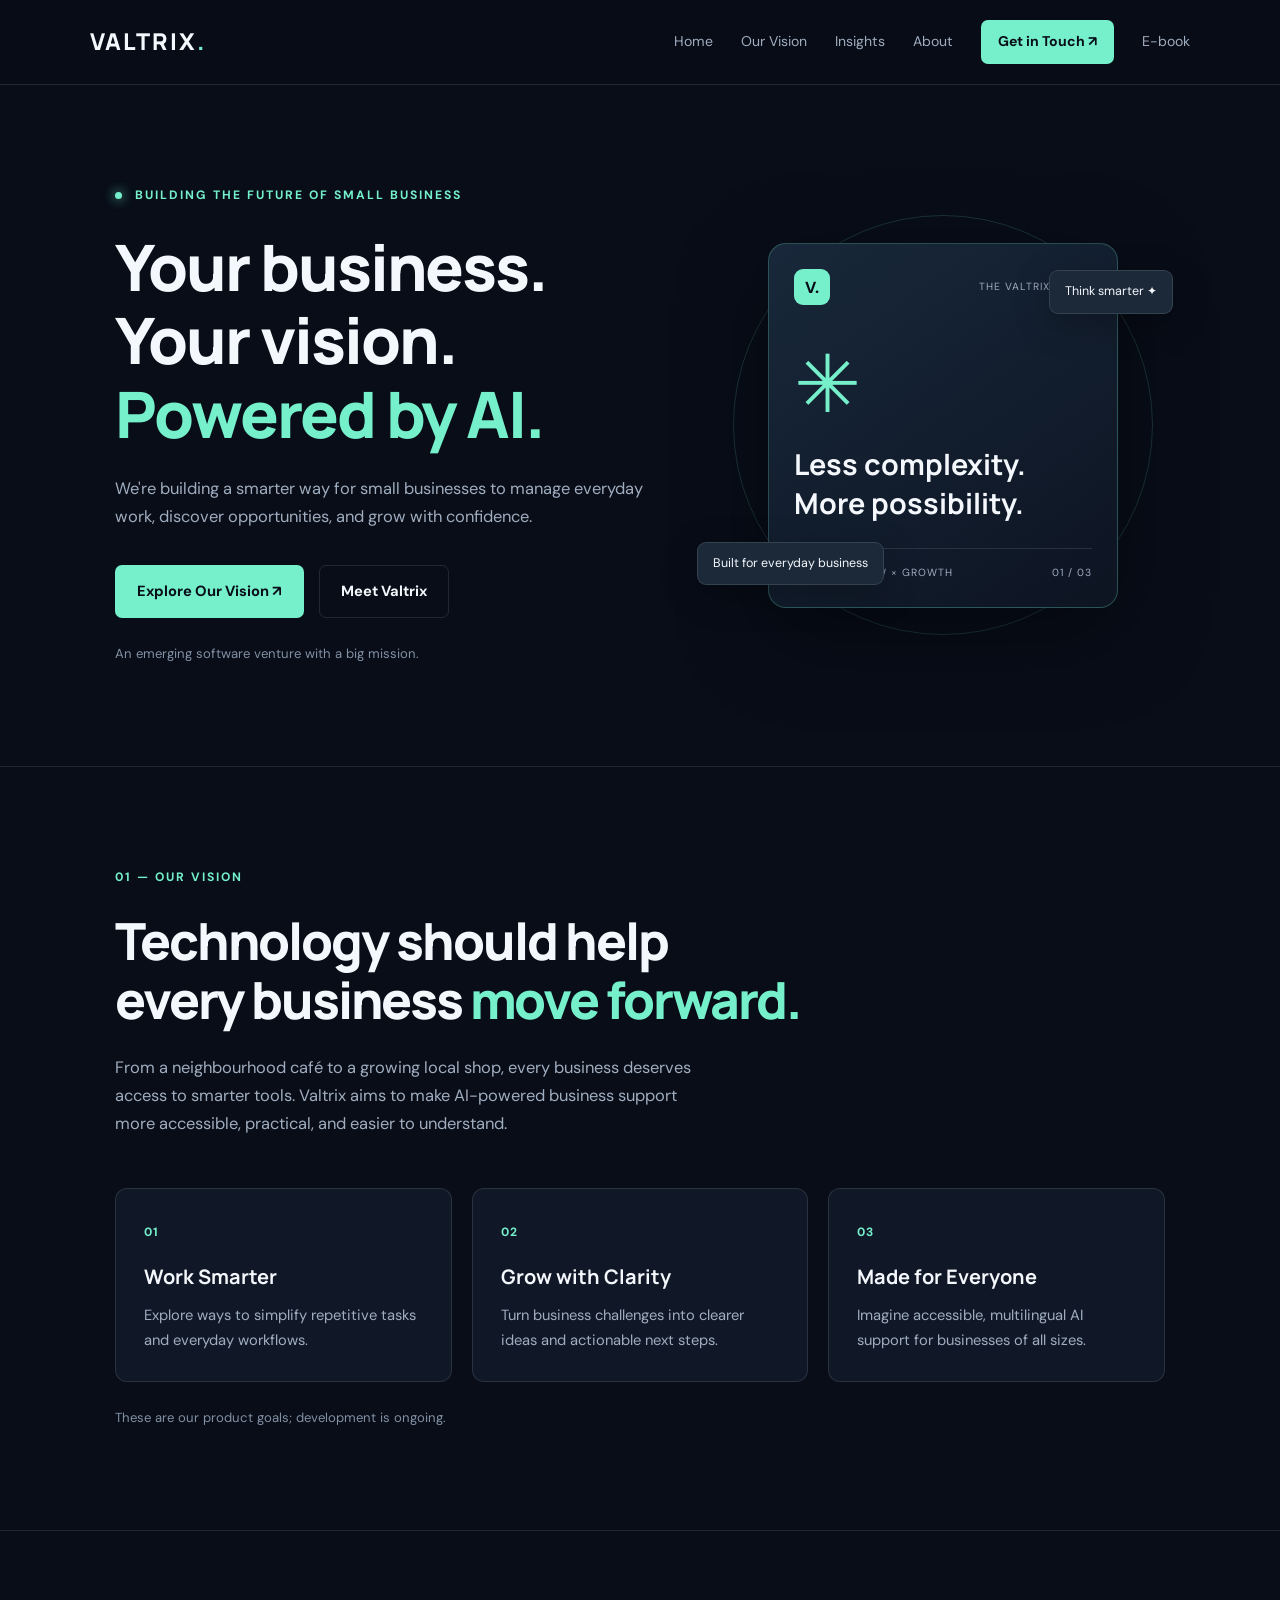
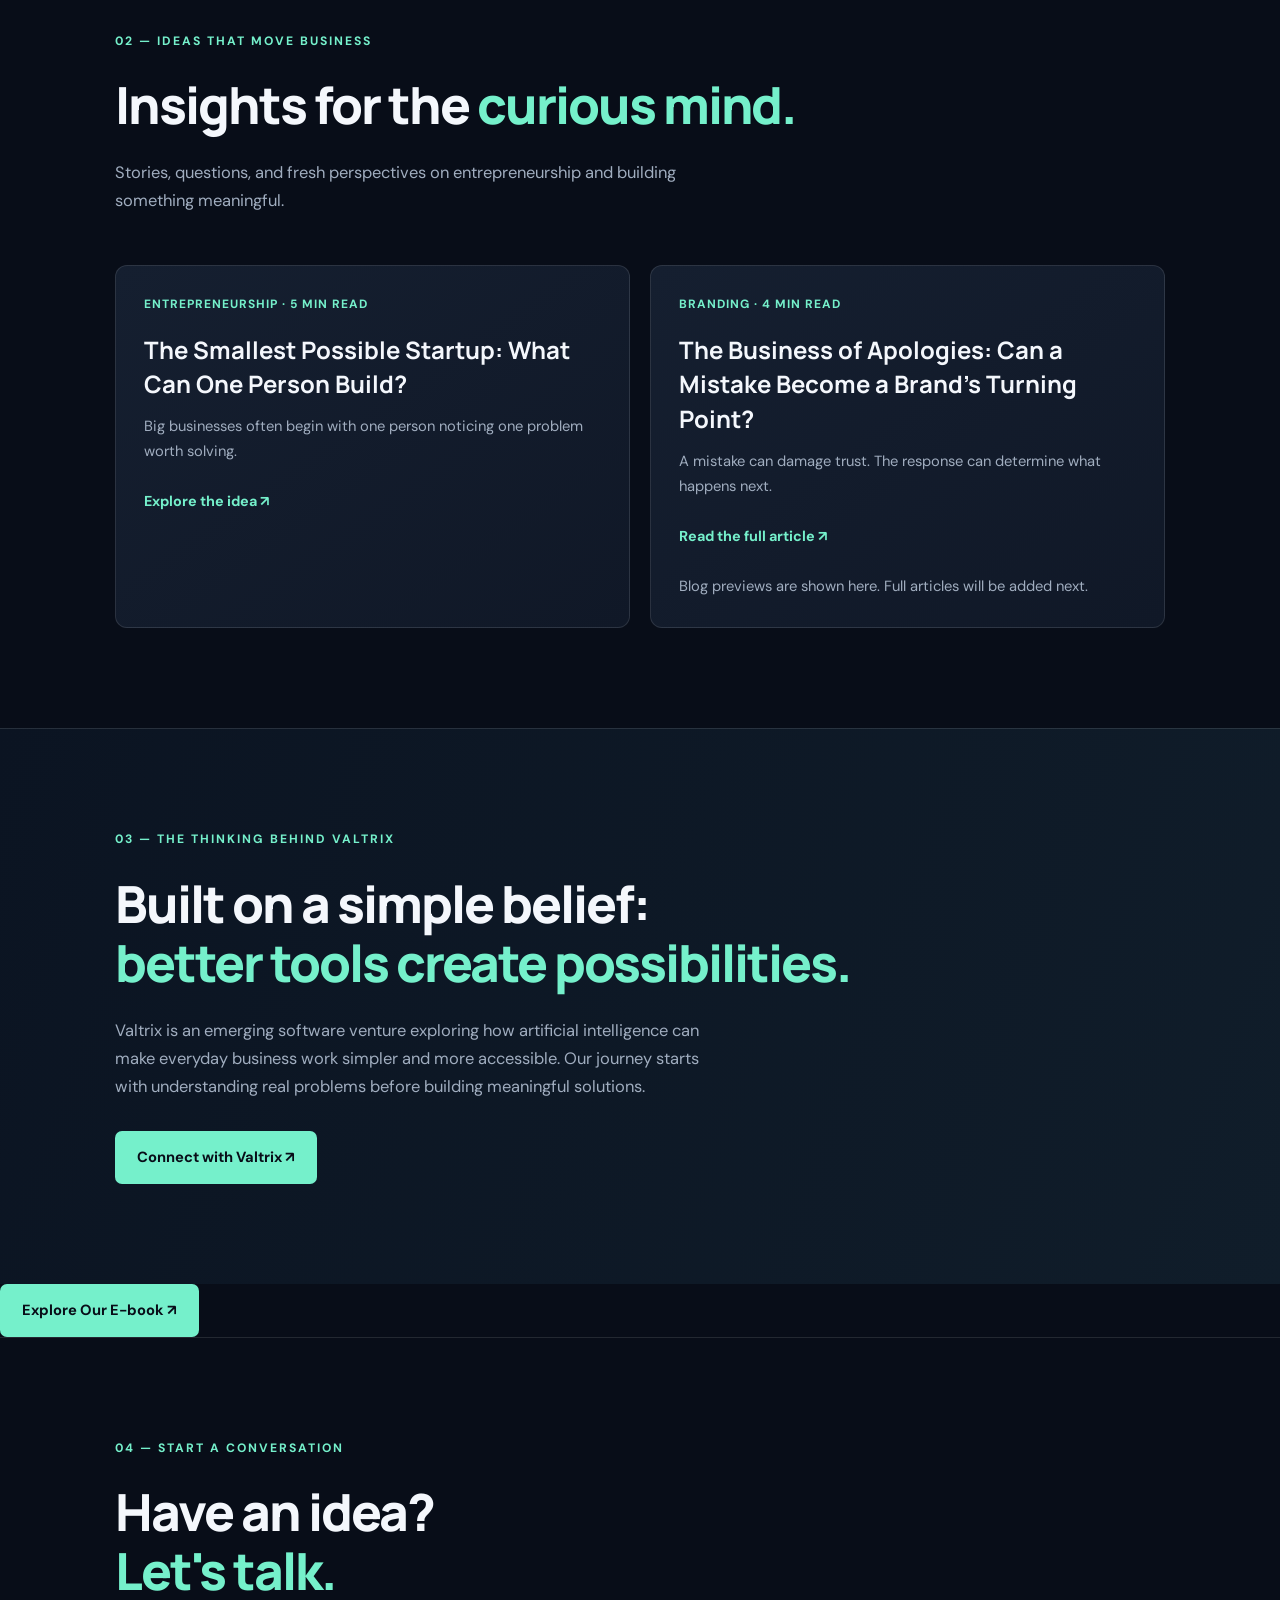
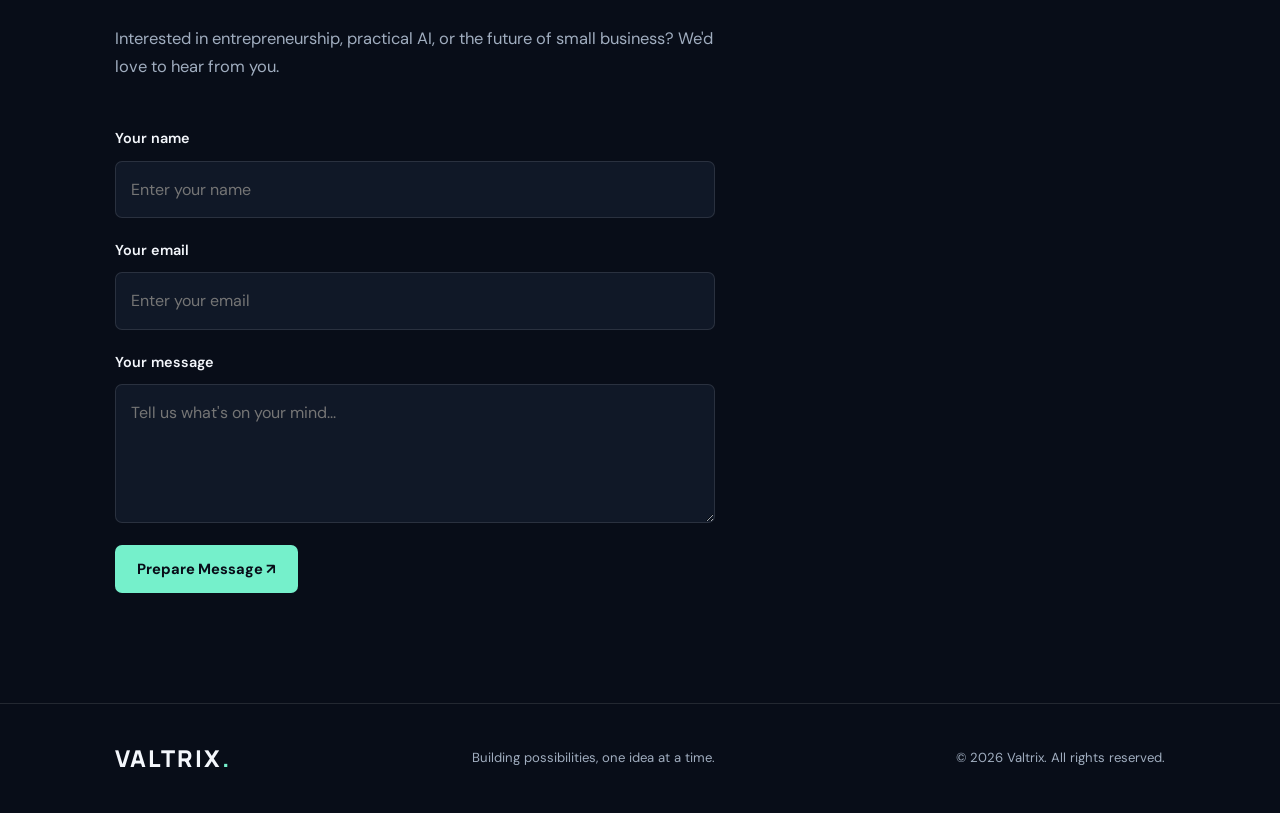
==== index.html @ 5a9035ef "Add files via upload" ====
<!DOCTYPE html>
<html lang="en">
<head>
    <meta charset="UTF-8">
    <meta name="viewport" content="width=device-width, initial-scale=1.0">
    <meta name="description" content="Valtrix is building AI-powered workflow solutions for small businesses.">
    <title>Valtrix | AI for Everyday Business</title>
    <link rel="stylesheet" href="style.css">
</head>
<body>

    <header class="navbar">
        <a href="#home" class="logo">VALTRIX<span>.</span></a>

        <nav>
            <a href="#home">Home</a>
            <a href="#product">Our Vision</a>
            <a href="#insights">Insights</a>
            <a href="#about">About</a>
            <a href="#contact" class="nav-button">Get in Touch ↗</a>
            <a href="ebook.html">E-book</a>
        </nav>
    </header>

    <main>
        <section class="hero" id="home">
            <div class="hero-content">
                <p class="eyebrow">
                    <span class="status-dot"></span>
                    BUILDING THE FUTURE OF SMALL BUSINESS
                </p>

                <h1>
                    Your business.<br>
                    Your vision.<br>
                    <span>Powered by AI.</span>
                </h1>

                <p class="hero-description">
                    We're building a smarter way for small businesses to
                    manage everyday work, discover opportunities, and grow
                    with confidence.
                </p>

                <div class="hero-actions">
                    <a href="#product" class="primary-button">Explore Our Vision ↗</a>
                    <a href="#about" class="secondary-button">Meet Valtrix</a>
                </div>

                <p class="hero-note">
                    An emerging software venture with a big mission.
                </p>
            </div>

            <div class="hero-visual">
                <div class="orbit orbit-one"></div>
                <div class="orbit orbit-two"></div>

                <div class="visual-card">
                    <div class="visual-top">
                        <span class="mini-mark">V.</span>
                        <span class="live-label">THE VALTRIX VISION</span>
                    </div>

                    <div class="visual-symbol">✳</div>

                    <h2>Less complexity.<br>More possibility.</h2>

                    <div class="visual-line"></div>

                    <div class="visual-bottom">
                        <span>AI × WORKFLOW × GROWTH</span>
                        <span>01 / 03</span>
                    </div>
                </div>

                <div class="floating-tag tag-top">Think smarter ✦</div>
                <div class="floating-tag tag-bottom">Built for everyday business</div>
            </div>
        </section>

        <section class="mission section" id="product">
            <p class="eyebrow">01 — OUR VISION</p>
            <h2>Technology should help<br>every business <span>move forward.</span></h2>
            <p class="section-description">
                From a neighbourhood café to a growing local shop, every
                business deserves access to smarter tools. Valtrix aims to
                make AI-powered business support more accessible, practical,
                and easier to understand.
            </p>

            <div class="feature-grid">
                <article class="feature-card">
                    <span class="feature-number">01</span>
                    <h3>Work Smarter</h3>
                    <p>Explore ways to simplify repetitive tasks and everyday workflows.</p>
                </article>

                <article class="feature-card">
                    <span class="feature-number">02</span>
                    <h3>Grow with Clarity</h3>
                    <p>Turn business challenges into clearer ideas and actionable next steps.</p>
                </article>

                <article class="feature-card">
                    <span class="feature-number">03</span>
                    <h3>Made for Everyone</h3>
                    <p>Imagine accessible, multilingual AI support for businesses of all sizes.</p>
                </article>
            </div>
            <p class="small-note">These are our product goals; development is ongoing.</p>
        </section>

        <section class="insights section" id="insights">
            <p class="eyebrow">02 — IDEAS THAT MOVE BUSINESS</p>
            <h2>Insights for the <span>curious mind.</span></h2>
            <p class="section-description">
                Stories, questions, and fresh perspectives on entrepreneurship
                and building something meaningful.
            </p>

            <div class="insight-grid">
                <article class="insight-card">
                    <p class="article-category">ENTREPRENEURSHIP · 5 MIN READ</p>
                    <h3>The Smallest Possible Startup: What Can One Person Build?</h3>
                    <p>Big businesses often begin with one person noticing one problem worth solving.</p>
                    <a href="#contact">Explore the idea ↗</a>
                </article>

                <article class="insight-card">
                    <p class="article-category">BRANDING · 4 MIN READ</p>
                    <h3>The Business of Apologies: Can a Mistake Become a Brand's Turning Point?</h3>
                    <p>A mistake can damage trust. The response can determine what happens next.</p>
                    <a href="blogs.html">Read the full article ↗</a
            </div>
            <p class="small-note">Blog previews are shown here. Full articles will be added next.</p>
        </section>

        <section class="about section" id="about">
            <p class="eyebrow">03 — THE THINKING BEHIND VALTRIX</p>
            <h2>Built on a simple belief:<br><span>better tools create possibilities.</span></h2>
            <p class="section-description">
                Valtrix is an emerging software venture exploring how artificial
                intelligence can make everyday business work simpler and more
                accessible. Our journey starts with understanding real problems
                before building meaningful solutions.
            </p>
            <a href="#contact" class="primary-button">Connect with Valtrix ↗</a>
        </section>
        <a href="ebook.html" class="primary-button">Explore Our E-book ↗</a>

        <section class="contact section" id="contact">
            <p class="eyebrow">04 — START A CONVERSATION</p>
            <h2>Have an idea?<br><span>Let's talk.</span></h2>
            <p class="section-description">
                Interested in entrepreneurship, practical AI, or the future
                of small business? We'd love to hear from you.
            </p>

            <form id="contact-form">
                <label for="visitor-name">Your name</label>
                <input type="text" id="visitor-name" placeholder="Enter your name" required>

                <label for="visitor-email">Your email</label>
                <input type="email" id="visitor-email" placeholder="Enter your email" required>

                <label for="visitor-message">Your message</label>
                <textarea id="visitor-message" placeholder="Tell us what's on your mind..." rows="4" required></textarea>

                <button type="submit" class="primary-button">Prepare Message ↗</button>
                <p id="form-status" class="form-status" aria-live="polite"></p>
            </form>
        </section>
    </main>

    <footer>
        <a href="#home" class="logo">VALTRIX<span>.</span></a>
        <p>Building possibilities, one idea at a time.</p>
        <p class="copyright">© <span id="year"></span> Valtrix. All rights reserved.</p>
    </footer>

    <script src="script.js"></script>
</body>
</html>
---- style.css ----
@import url('https://fonts.googleapis.com/css2?family=DM+Sans:wght@400;500;600;700&family=Manrope:wght@400;500;600;700;800&display=swap');

:root {
    --background: #080d18;
    --surface: #101827;
    --surface-light: #151f30;
    --text: #f4f7fc;
    --muted: #a0adbf;
    --accent: #75f0cb;
    --border: rgba(255, 255, 255, 0.11);
}

* {
    margin: 0;
    padding: 0;
    box-sizing: border-box;
}

html {
    scroll-behavior: smooth;
    scroll-padding-top: 90px;
}

body {
    background: var(--background);
    color: var(--text);
    font-family: 'DM Sans', sans-serif;
    line-height: 1.7;
}

a {
    color: inherit;
    text-decoration: none;
}

.navbar {
    min-height: 82px;
    padding: 20px 7%;
    display: flex;
    justify-content: space-between;
    align-items: center;
    gap: 25px;
    border-bottom: 1px solid var(--border);
    background: rgba(8, 13, 24, 0.94);
    position: sticky;
    top: 0;
    z-index: 10;
    backdrop-filter: blur(15px);
}

.logo {
    font-family: 'Manrope', sans-serif;
    font-size: 1.45rem;
    font-weight: 800;
    letter-spacing: 2px;
}

.logo span,
.hero h1 span,
.section h2 span {
    color: var(--accent);
}

.navbar nav {
    display: flex;
    align-items: center;
    gap: 28px;
}

.navbar nav a {
    font-size: 0.88rem;
    color: var(--muted);
    transition: color 0.2s ease;
}

.navbar nav a:hover {
    color: var(--accent);
}

.navbar nav .nav-button {
    padding: 10px 17px;
    color: var(--background);
    background: var(--accent);
    border-radius: 7px;
    font-weight: 700;
}

.hero {
    min-height: 650px;
    padding: 100px 9%;
    display: grid;
    grid-template-columns: 1.1fr 0.9fr;
    align-items: center;
    gap: 65px;
    overflow: hidden;
}

.eyebrow {
    font-size: 0.76rem;
    font-weight: 700;
    letter-spacing: 2px;
    color: var(--accent);
    margin-bottom: 24px;
}

.status-dot {
    display: inline-block;
    width: 7px;
    height: 7px;
    margin-right: 8px;
    background: var(--accent);
    border-radius: 50%;
    box-shadow: 0 0 12px var(--accent);
}

.hero h1,
.section h2 {
    font-family: 'Manrope', sans-serif;
    font-weight: 800;
    letter-spacing: -2px;
    line-height: 1.15;
}

.hero h1 {
    font-size: clamp(3rem, 5vw, 5rem);
}

.hero-description,
.section-description {
    max-width: 600px;
    color: var(--muted);
    font-size: 1.03rem;
    margin-top: 25px;
}

.hero-actions {
    display: flex;
    flex-wrap: wrap;
    gap: 15px;
    margin-top: 34px;
}

.primary-button,
.secondary-button {
    display: inline-block;
    padding: 13px 21px;
    border: 1px solid transparent;
    border-radius: 7px;
    font-family: inherit;
    font-size: 0.92rem;
    font-weight: 700;
    cursor: pointer;
    transition: transform 0.2s, background 0.2s;
}

.primary-button {
    background: var(--accent);
    color: var(--background);
}

.secondary-button {
    border-color: var(--border);
    color: var(--text);
}

.primary-button:hover,
.secondary-button:hover {
    transform: translateY(-3px);
}

.hero-note,
.small-note {
    color: #8290a4;
    font-size: 0.82rem;
    margin-top: 25px;
}

.hero-visual {
    min-height: 390px;
    display: flex;
    justify-content: center;
    align-items: center;
    position: relative;
}

.orbit {
    position: absolute;
    border: 1px solid rgba(117, 240, 203, 0.16);
    border-radius: 50%;
    aspect-ratio: 1;
}

.orbit-one {
    width: 420px;
}

.orbit-two {
    width: 330px;
}

.visual-card {
    position: relative;
    width: min(100%, 350px);
    padding: 25px;
    border: 1px solid rgba(117, 240, 203, 0.25);
    border-radius: 18px;
    background: linear-gradient(145deg, #18283a, #0d1422);
    box-shadow: 0 25px 90px rgba(0, 0, 0, 0.4);
    z-index: 1;
}

.visual-top,
.visual-bottom {
    display: flex;
    justify-content: space-between;
    align-items: center;
    gap: 10px;
}

.mini-mark {
    display: grid;
    place-items: center;
    width: 36px;
    height: 36px;
    color: var(--background);
    background: var(--accent);
    border-radius: 9px;
    font-weight: 800;
}

.live-label,
.visual-bottom {
    font-size: 0.65rem;
    letter-spacing: 1px;
    color: var(--muted);
}

.visual-symbol {
    font-size: 5rem;
    color: var(--accent);
    line-height: 1.5;
    margin-top: 20px;
}

.visual-card h2 {
    font-family: 'Manrope', sans-serif;
    font-size: 1.8rem;
    line-height: 1.35;
}

.visual-line {
    height: 1px;
    background: var(--border);
    margin: 25px 0 15px;
}

.floating-tag {
    position: absolute;
    padding: 10px 15px;
    background: #1b2939;
    border: 1px solid var(--border);
    border-radius: 9px;
    font-size: 0.78rem;
    z-index: 2;
    box-shadow: 0 10px 35px rgba(0, 0, 0, 0.25);
}

.tag-top {
    top: 40px;
    right: -8px;
}

.tag-bottom {
    bottom: 35px;
    left: -25px;
}

.section {
    padding: 100px 9%;
    border-top: 1px solid var(--border);
}

.section h2 {
    font-size: clamp(2.1rem, 4vw, 3.5rem);
}

.feature-grid,
.insight-grid {
    display: grid;
    grid-template-columns: repeat(3, minmax(0, 1fr));
    gap: 20px;
    margin-top: 50px;
}

.feature-card,
.insight-card {
    padding: 28px;
    background: var(--surface);
    border: 1px solid var(--border);
    border-radius: 12px;
    transition: border-color 0.25s, transform 0.25s;
}

.feature-card:hover,
.insight-card:hover {
    border-color: rgba(117, 240, 203, 0.5);
    transform: translateY(-4px);
}

.feature-number,
.article-category {
    color: var(--accent);
    font-size: 0.75rem;
    font-weight: 700;
    letter-spacing: 1px;
}

.feature-card h3,
.insight-card h3 {
    font-family: 'Manrope', sans-serif;
    font-size: 1.25rem;
    line-height: 1.45;
    margin: 18px 0 12px;
}

.feature-card p,
.insight-card p:not(.article-category) {
    color: var(--muted);
    font-size: 0.92rem;
}

.insight-grid {
    grid-template-columns: repeat(2, minmax(0, 1fr));
}

.insight-card {
    background: linear-gradient(145deg, var(--surface-light), var(--surface));
}

.insight-card h3 {
    font-size: 1.5rem;
}

.insight-card a {
    display: inline-block;
    color: var(--accent);
    font-size: 0.9rem;
    font-weight: 700;
    margin-top: 25px;
}

.about {
    background: linear-gradient(110deg, #0b1422, #101d2a);
}

.about .primary-button {
    margin-top: 30px;
}

.contact form {
    max-width: 600px;
    margin-top: 35px;
    display: flex;
    flex-direction: column;
    gap: 10px;
}

.contact label {
    margin-top: 10px;
    font-size: 0.9rem;
    font-weight: 600;
}

.contact input,
.contact textarea {
    width: 100%;
    padding: 14px 15px;
    border: 1px solid var(--border);
    border-radius: 7px;
    background: var(--surface);
    color: var(--text);
    font: inherit;
    outline: none;
}

.contact input:focus,
.contact textarea:focus {
    border-color: var(--accent);
}

.contact textarea {
    resize: vertical;
}

.contact form .primary-button {
    align-self: flex-start;
    margin-top: 12px;
}

.form-status {
    color: var(--accent);
    font-size: 0.9rem;
}

footer {
    padding: 35px 9%;
    display: flex;
    justify-content: space-between;
    align-items: center;
    flex-wrap: wrap;
    gap: 15px;
    border-top: 1px solid var(--border);
}

footer p {
    color: var(--muted);
    font-size: 0.82rem;
}

@media (max-width: 900px) {
    .navbar {
        padding: 18px 5%;
        flex-wrap: wrap;
    }

    .navbar nav {
        gap: 15px;
        flex-wrap: wrap;
    }

    .hero {
        grid-template-columns: 1fr;
        padding: 75px 7%;
        gap: 30px;
    }

    .hero-visual {
        min-height: 360px;
    }

    .section {
        padding: 75px 7%;
    }
}

@media (max-width: 600px) {
    .navbar {
        align-items: flex-start;
        flex-direction: column;
    }

    .navbar nav {
        gap: 12px 18px;
    }

    .navbar nav a {
        font-size: 0.8rem;
    }

    .hero h1 {
        letter-spacing: -1.5px;
    }

    .feature-grid,
    .insight-grid {
        grid-template-columns: 1fr;
    }

    .orbit-one {
        width: 320px;
    }

    .orbit-two {
        width: 250px;
    }

    .tag-top {
        right: 0;
    }

    .tag-bottom {
        left: 0;
    }

    footer {
        flex-direction: column;
        align-items: flex-start;
    }
}
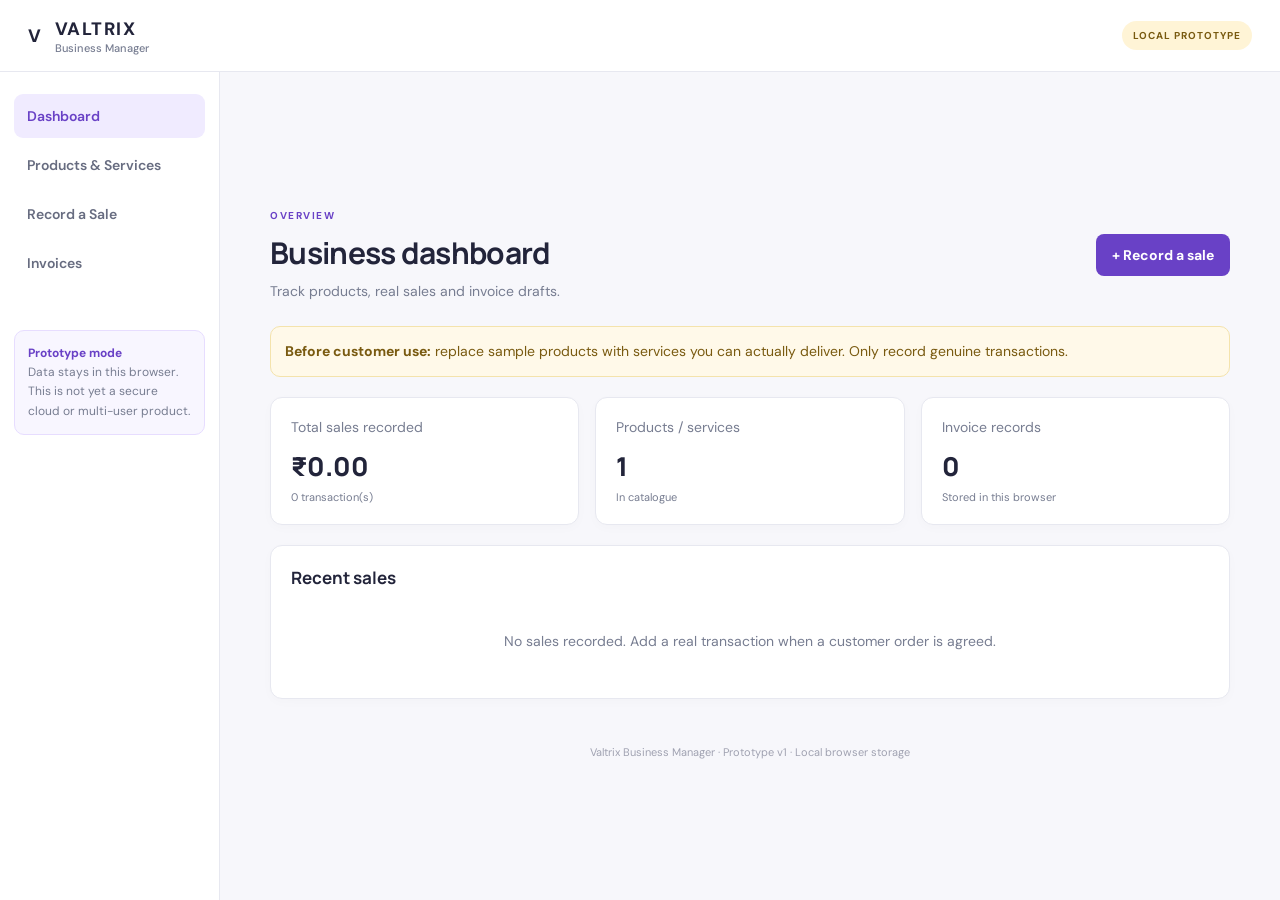
==== commit 8dcb1a0d: "Add files via upload" ====
--- a/index.html
+++ b/index.html
@@ -1,185 +1,20 @@
-
-<!DOCTYPE html>
-<html lang="en">
-<head>
-    <meta charset="UTF-8">
-    <meta name="viewport" content="width=device-width, initial-scale=1.0">
-    <meta name="description" content="Valtrix is building AI-powered workflow solutions for small businesses.">
-    <title>Valtrix | AI for Everyday Business</title>
-    <link rel="stylesheet" href="style.css">
-</head>
-<body>
-
-    <header class="navbar">
-        <a href="#home" class="logo">VALTRIX<span>.</span></a>
-
-        <nav>
-            <a href="#home">Home</a>
-            <a href="#product">Our Vision</a>
-            <a href="#insights">Insights</a>
-            <a href="#about">About</a>
-            <a href="#contact" class="nav-button">Get in Touch ↗</a>
-            <a href="ebook.html">E-book</a>
-        </nav>
-    </header>
-
-    <main>
-        <section class="hero" id="home">
-            <div class="hero-content">
-                <p class="eyebrow">
-                    <span class="status-dot"></span>
-                    BUILDING THE FUTURE OF SMALL BUSINESS
-                </p>
-
-                <h1>
-                    Your business.<br>
-                    Your vision.<br>
-                    <span>Powered by AI.</span>
-                </h1>
-
-                <p class="hero-description">
-                    We're building a smarter way for small businesses to
-                    manage everyday work, discover opportunities, and grow
-                    with confidence.
-                </p>
-
-                <div class="hero-actions">
-                    <a href="#product" class="primary-button">Explore Our Vision ↗</a>
-                    <a href="#about" class="secondary-button">Meet Valtrix</a>
-                </div>
-
-                <p class="hero-note">
-                    An emerging software venture with a big mission.
-                </p>
-            </div>
-
-            <div class="hero-visual">
-                <div class="orbit orbit-one"></div>
-                <div class="orbit orbit-two"></div>
-
-                <div class="visual-card">
-                    <div class="visual-top">
-                        <span class="mini-mark">V.</span>
-                        <span class="live-label">THE VALTRIX VISION</span>
-                    </div>
-
-                    <div class="visual-symbol">✳</div>
-
-                    <h2>Less complexity.<br>More possibility.</h2>
-
-                    <div class="visual-line"></div>
-
-                    <div class="visual-bottom">
-                        <span>AI × WORKFLOW × GROWTH</span>
-                        <span>01 / 03</span>
-                    </div>
-                </div>
-
-                <div class="floating-tag tag-top">Think smarter ✦</div>
-                <div class="floating-tag tag-bottom">Built for everyday business</div>
-            </div>
-        </section>
-
-        <section class="mission section" id="product">
-            <p class="eyebrow">01 — OUR VISION</p>
-            <h2>Technology should help<br>every business <span>move forward.</span></h2>
-            <p class="section-description">
-                From a neighbourhood café to a growing local shop, every
-                business deserves access to smarter tools. Valtrix aims to
-                make AI-powered business support more accessible, practical,
-                and easier to understand.
-            </p>
-
-            <div class="feature-grid">
-                <article class="feature-card">
-                    <span class="feature-number">01</span>
-                    <h3>Work Smarter</h3>
-                    <p>Explore ways to simplify repetitive tasks and everyday workflows.</p>
-                </article>
-
-                <article class="feature-card">
-                    <span class="feature-number">02</span>
-                    <h3>Grow with Clarity</h3>
-                    <p>Turn business challenges into clearer ideas and actionable next steps.</p>
-                </article>
-
-                <article class="feature-card">
-                    <span class="feature-number">03</span>
-                    <h3>Made for Everyone</h3>
-                    <p>Imagine accessible, multilingual AI support for businesses of all sizes.</p>
-                </article>
-            </div>
-            <p class="small-note">These are our product goals; development is ongoing.</p>
-        </section>
-
-        <section class="insights section" id="insights">
-            <p class="eyebrow">02 — IDEAS THAT MOVE BUSINESS</p>
-            <h2>Insights for the <span>curious mind.</span></h2>
-            <p class="section-description">
-                Stories, questions, and fresh perspectives on entrepreneurship
-                and building something meaningful.
-            </p>
-
-            <div class="insight-grid">
-                <article class="insight-card">
-                    <p class="article-category">ENTREPRENEURSHIP · 5 MIN READ</p>
-                    <h3>The Smallest Possible Startup: What Can One Person Build?</h3>
-                    <p>Big businesses often begin with one person noticing one problem worth solving.</p>
-                    <a href="#contact">Explore the idea ↗</a>
-                </article>
-
-                <article class="insight-card">
-                    <p class="article-category">BRANDING · 4 MIN READ</p>
-                    <h3>The Business of Apologies: Can a Mistake Become a Brand's Turning Point?</h3>
-                    <p>A mistake can damage trust. The response can determine what happens next.</p>
-                    <a href="blogs.html">Read the full article ↗</a
-            </div>
-            <p class="small-note">Blog previews are shown here. Full articles will be added next.</p>
-        </section>
-
-        <section class="about section" id="about">
-            <p class="eyebrow">03 — THE THINKING BEHIND VALTRIX</p>
-            <h2>Built on a simple belief:<br><span>better tools create possibilities.</span></h2>
-            <p class="section-description">
-                Valtrix is an emerging software venture exploring how artificial
-                intelligence can make everyday business work simpler and more
-                accessible. Our journey starts with understanding real problems
-                before building meaningful solutions.
-            </p>
-            <a href="#contact" class="primary-button">Connect with Valtrix ↗</a>
-        </section>
-        <a href="ebook.html" class="primary-button">Explore Our E-book ↗</a>
-
-        <section class="contact section" id="contact">
-            <p class="eyebrow">04 — START A CONVERSATION</p>
-            <h2>Have an idea?<br><span>Let's talk.</span></h2>
-            <p class="section-description">
-                Interested in entrepreneurship, practical AI, or the future
-                of small business? We'd love to hear from you.
-            </p>
-
-            <form id="contact-form">
-                <label for="visitor-name">Your name</label>
-                <input type="text" id="visitor-name" placeholder="Enter your name" required>
-
-                <label for="visitor-email">Your email</label>
-                <input type="email" id="visitor-email" placeholder="Enter your email" required>
-
-                <label for="visitor-message">Your message</label>
-                <textarea id="visitor-message" placeholder="Tell us what's on your mind..." rows="4" required></textarea>
-
-                <button type="submit" class="primary-button">Prepare Message ↗</button>
-                <p id="form-status" class="form-status" aria-live="polite"></p>
-            </form>
-        </section>
-    </main>
-
-    <footer>
-        <a href="#home" class="logo">VALTRIX<span>.</span></a>
-        <p>Building possibilities, one idea at a time.</p>
-        <p class="copyright">© <span id="year"></span> Valtrix. All rights reserved.</p>
-    </footer>
-
-    <script src="script.js"></script>
-</body>
-</html>+<!doctype html>
+<html lang="en"><head><meta charset="utf-8"><meta name="viewport" content="width=device-width,initial-scale=1"><title>Valtrix Business Manager</title><link rel="stylesheet" href="style.css"></head>
+<body>
+<header><a class="brand" href="#">V <span>VALTRIX<small>Business Manager</small></span></a><span class="pill">LOCAL PROTOTYPE</span></header>
+<div class="layout"><nav>
+<button class="active" data-view="dashboard">Dashboard</button><button data-view="products">Products & Services</button><button data-view="sales">Record a Sale</button><button data-view="invoices">Invoices</button>
+<p class="note"><b>Prototype mode</b><br>Data stays in this browser. This is not yet a secure cloud or multi-user product.</p>
+</nav><main>
+<section id="dashboard" class="view active"><div class="heading"><div><p class="eyebrow">OVERVIEW</p><h1>Business dashboard</h1><p>Track products, real sales and invoice drafts.</p></div><button class="primary" data-goto="sales">+ Record a sale</button></div>
+<div class="notice"><b>Before customer use:</b> replace sample products with services you can actually deliver. Only record genuine transactions.</div>
+<div class="stats"><article><span>Total sales recorded</span><strong id="total-sales">₹0</strong><small id="sales-count">0 transactions</small></article><article><span>Products / services</span><strong id="product-count">0</strong><small>In catalogue</small></article><article><span>Invoice records</span><strong id="invoice-count">0</strong><small>Stored in this browser</small></article></div>
+<div class="panel"><h2>Recent sales</h2><div id="recent"></div></div></section>
+<section id="products" class="view"><div class="heading"><div><p class="eyebrow">CATALOGUE</p><h1>Products & services</h1><p>Add the real product or service Valtrix offers.</p></div></div><div class="columns">
+<form class="panel" id="product-form"><h2>Add a product or service</h2><label>Name<input id="p-name" required maxlength="80" placeholder="e.g. Business workflow setup"></label><label>Price (₹)<input id="p-price" type="number" min=".01" step=".01" required placeholder="e.g. 499"></label><label>Description<input id="p-desc" maxlength="160" placeholder="What will the customer receive?"></label><button class="primary">Add item</button><small>Only advertise work/features you can actually provide.</small></form>
+<div class="panel"><h2>Catalogue</h2><div id="product-list"></div></div></div></section>
+<section id="sales" class="view"><div class="heading"><div><p class="eyebrow">TRANSACTIONS</p><h1>Record a sale</h1><p>Use this only after a real order has been agreed.</p></div></div>
+<form class="panel" id="sale-form"><div class="formgrid"><label>Customer / business name<input id="customer" required placeholder="e.g. Ganapathy Bakery"></label><label>Contact (optional)<input id="contact" placeholder="Email or phone"></label><label>Product / service<select id="sale-product" required></select></label><label>Quantity<input id="qty" type="number" min="1" step="1" value="1" required></label><label>Other actual charge (₹)<input id="extra" type="number" min="0" step=".01" value="0" required></label><label>Payment status<select id="payment"><option>Pending</option><option>Paid</option><option>Partially paid</option></select></label></div><label>Notes (optional)<textarea id="notes" rows="3" placeholder="Agreed scope or delivery details"></textarea></label><div class="estimate">Estimated total <strong id="estimate">₹0.00</strong></div><small>This does not collect or verify payments. Enter accurate transaction details only.</small><p><button class="primary">Save sale & create invoice draft</button></p></form></section>
+<section id="invoices" class="view"><div class="heading"><div><p class="eyebrow">DOCUMENTS</p><h1>Invoices</h1><p>Review and print invoice drafts saved in this browser.</p></div></div><div class="panel" id="invoice-list"></div></section>
+<footer>Valtrix Business Manager · Prototype v1 · Local browser storage</footer>
+</main></div><div id="toast" role="status"></div><script src="script.js"></script></body></html>
--- a/style.css
+++ b/style.css
@@ -1,490 +1,2 @@
-
-@import url('https://fonts.googleapis.com/css2?family=DM+Sans:wght@400;500;600;700&family=Manrope:wght@400;500;600;700;800&display=swap');
-
-:root {
-    --background: #080d18;
-    --surface: #101827;
-    --surface-light: #151f30;
-    --text: #f4f7fc;
-    --muted: #a0adbf;
-    --accent: #75f0cb;
-    --border: rgba(255, 255, 255, 0.11);
-}
-
-* {
-    margin: 0;
-    padding: 0;
-    box-sizing: border-box;
-}
-
-html {
-    scroll-behavior: smooth;
-    scroll-padding-top: 90px;
-}
-
-body {
-    background: var(--background);
-    color: var(--text);
-    font-family: 'DM Sans', sans-serif;
-    line-height: 1.7;
-}
-
-a {
-    color: inherit;
-    text-decoration: none;
-}
-
-.navbar {
-    min-height: 82px;
-    padding: 20px 7%;
-    display: flex;
-    justify-content: space-between;
-    align-items: center;
-    gap: 25px;
-    border-bottom: 1px solid var(--border);
-    background: rgba(8, 13, 24, 0.94);
-    position: sticky;
-    top: 0;
-    z-index: 10;
-    backdrop-filter: blur(15px);
-}
-
-.logo {
-    font-family: 'Manrope', sans-serif;
-    font-size: 1.45rem;
-    font-weight: 800;
-    letter-spacing: 2px;
-}
-
-.logo span,
-.hero h1 span,
-.section h2 span {
-    color: var(--accent);
-}
-
-.navbar nav {
-    display: flex;
-    align-items: center;
-    gap: 28px;
-}
-
-.navbar nav a {
-    font-size: 0.88rem;
-    color: var(--muted);
-    transition: color 0.2s ease;
-}
-
-.navbar nav a:hover {
-    color: var(--accent);
-}
-
-.navbar nav .nav-button {
-    padding: 10px 17px;
-    color: var(--background);
-    background: var(--accent);
-    border-radius: 7px;
-    font-weight: 700;
-}
-
-.hero {
-    min-height: 650px;
-    padding: 100px 9%;
-    display: grid;
-    grid-template-columns: 1.1fr 0.9fr;
-    align-items: center;
-    gap: 65px;
-    overflow: hidden;
-}
-
-.eyebrow {
-    font-size: 0.76rem;
-    font-weight: 700;
-    letter-spacing: 2px;
-    color: var(--accent);
-    margin-bottom: 24px;
-}
-
-.status-dot {
-    display: inline-block;
-    width: 7px;
-    height: 7px;
-    margin-right: 8px;
-    background: var(--accent);
-    border-radius: 50%;
-    box-shadow: 0 0 12px var(--accent);
-}
-
-.hero h1,
-.section h2 {
-    font-family: 'Manrope', sans-serif;
-    font-weight: 800;
-    letter-spacing: -2px;
-    line-height: 1.15;
-}
-
-.hero h1 {
-    font-size: clamp(3rem, 5vw, 5rem);
-}
-
-.hero-description,
-.section-description {
-    max-width: 600px;
-    color: var(--muted);
-    font-size: 1.03rem;
-    margin-top: 25px;
-}
-
-.hero-actions {
-    display: flex;
-    flex-wrap: wrap;
-    gap: 15px;
-    margin-top: 34px;
-}
-
-.primary-button,
-.secondary-button {
-    display: inline-block;
-    padding: 13px 21px;
-    border: 1px solid transparent;
-    border-radius: 7px;
-    font-family: inherit;
-    font-size: 0.92rem;
-    font-weight: 700;
-    cursor: pointer;
-    transition: transform 0.2s, background 0.2s;
-}
-
-.primary-button {
-    background: var(--accent);
-    color: var(--background);
-}
-
-.secondary-button {
-    border-color: var(--border);
-    color: var(--text);
-}
-
-.primary-button:hover,
-.secondary-button:hover {
-    transform: translateY(-3px);
-}
-
-.hero-note,
-.small-note {
-    color: #8290a4;
-    font-size: 0.82rem;
-    margin-top: 25px;
-}
-
-.hero-visual {
-    min-height: 390px;
-    display: flex;
-    justify-content: center;
-    align-items: center;
-    position: relative;
-}
-
-.orbit {
-    position: absolute;
-    border: 1px solid rgba(117, 240, 203, 0.16);
-    border-radius: 50%;
-    aspect-ratio: 1;
-}
-
-.orbit-one {
-    width: 420px;
-}
-
-.orbit-two {
-    width: 330px;
-}
-
-.visual-card {
-    position: relative;
-    width: min(100%, 350px);
-    padding: 25px;
-    border: 1px solid rgba(117, 240, 203, 0.25);
-    border-radius: 18px;
-    background: linear-gradient(145deg, #18283a, #0d1422);
-    box-shadow: 0 25px 90px rgba(0, 0, 0, 0.4);
-    z-index: 1;
-}
-
-.visual-top,
-.visual-bottom {
-    display: flex;
-    justify-content: space-between;
-    align-items: center;
-    gap: 10px;
-}
-
-.mini-mark {
-    display: grid;
-    place-items: center;
-    width: 36px;
-    height: 36px;
-    color: var(--background);
-    background: var(--accent);
-    border-radius: 9px;
-    font-weight: 800;
-}
-
-.live-label,
-.visual-bottom {
-    font-size: 0.65rem;
-    letter-spacing: 1px;
-    color: var(--muted);
-}
-
-.visual-symbol {
-    font-size: 5rem;
-    color: var(--accent);
-    line-height: 1.5;
-    margin-top: 20px;
-}
-
-.visual-card h2 {
-    font-family: 'Manrope', sans-serif;
-    font-size: 1.8rem;
-    line-height: 1.35;
-}
-
-.visual-line {
-    height: 1px;
-    background: var(--border);
-    margin: 25px 0 15px;
-}
-
-.floating-tag {
-    position: absolute;
-    padding: 10px 15px;
-    background: #1b2939;
-    border: 1px solid var(--border);
-    border-radius: 9px;
-    font-size: 0.78rem;
-    z-index: 2;
-    box-shadow: 0 10px 35px rgba(0, 0, 0, 0.25);
-}
-
-.tag-top {
-    top: 40px;
-    right: -8px;
-}
-
-.tag-bottom {
-    bottom: 35px;
-    left: -25px;
-}
-
-.section {
-    padding: 100px 9%;
-    border-top: 1px solid var(--border);
-}
-
-.section h2 {
-    font-size: clamp(2.1rem, 4vw, 3.5rem);
-}
-
-.feature-grid,
-.insight-grid {
-    display: grid;
-    grid-template-columns: repeat(3, minmax(0, 1fr));
-    gap: 20px;
-    margin-top: 50px;
-}
-
-.feature-card,
-.insight-card {
-    padding: 28px;
-    background: var(--surface);
-    border: 1px solid var(--border);
-    border-radius: 12px;
-    transition: border-color 0.25s, transform 0.25s;
-}
-
-.feature-card:hover,
-.insight-card:hover {
-    border-color: rgba(117, 240, 203, 0.5);
-    transform: translateY(-4px);
-}
-
-.feature-number,
-.article-category {
-    color: var(--accent);
-    font-size: 0.75rem;
-    font-weight: 700;
-    letter-spacing: 1px;
-}
-
-.feature-card h3,
-.insight-card h3 {
-    font-family: 'Manrope', sans-serif;
-    font-size: 1.25rem;
-    line-height: 1.45;
-    margin: 18px 0 12px;
-}
-
-.feature-card p,
-.insight-card p:not(.article-category) {
-    color: var(--muted);
-    font-size: 0.92rem;
-}
-
-.insight-grid {
-    grid-template-columns: repeat(2, minmax(0, 1fr));
-}
-
-.insight-card {
-    background: linear-gradient(145deg, var(--surface-light), var(--surface));
-}
-
-.insight-card h3 {
-    font-size: 1.5rem;
-}
-
-.insight-card a {
-    display: inline-block;
-    color: var(--accent);
-    font-size: 0.9rem;
-    font-weight: 700;
-    margin-top: 25px;
-}
-
-.about {
-    background: linear-gradient(110deg, #0b1422, #101d2a);
-}
-
-.about .primary-button {
-    margin-top: 30px;
-}
-
-.contact form {
-    max-width: 600px;
-    margin-top: 35px;
-    display: flex;
-    flex-direction: column;
-    gap: 10px;
-}
-
-.contact label {
-    margin-top: 10px;
-    font-size: 0.9rem;
-    font-weight: 600;
-}
-
-.contact input,
-.contact textarea {
-    width: 100%;
-    padding: 14px 15px;
-    border: 1px solid var(--border);
-    border-radius: 7px;
-    background: var(--surface);
-    color: var(--text);
-    font: inherit;
-    outline: none;
-}
-
-.contact input:focus,
-.contact textarea:focus {
-    border-color: var(--accent);
-}
-
-.contact textarea {
-    resize: vertical;
-}
-
-.contact form .primary-button {
-    align-self: flex-start;
-    margin-top: 12px;
-}
-
-.form-status {
-    color: var(--accent);
-    font-size: 0.9rem;
-}
-
-footer {
-    padding: 35px 9%;
-    display: flex;
-    justify-content: space-between;
-    align-items: center;
-    flex-wrap: wrap;
-    gap: 15px;
-    border-top: 1px solid var(--border);
-}
-
-footer p {
-    color: var(--muted);
-    font-size: 0.82rem;
-}
-
-@media (max-width: 900px) {
-    .navbar {
-        padding: 18px 5%;
-        flex-wrap: wrap;
-    }
-
-    .navbar nav {
-        gap: 15px;
-        flex-wrap: wrap;
-    }
-
-    .hero {
-        grid-template-columns: 1fr;
-        padding: 75px 7%;
-        gap: 30px;
-    }
-
-    .hero-visual {
-        min-height: 360px;
-    }
-
-    .section {
-        padding: 75px 7%;
-    }
-}
-
-@media (max-width: 600px) {
-    .navbar {
-        align-items: flex-start;
-        flex-direction: column;
-    }
-
-    .navbar nav {
-        gap: 12px 18px;
-    }
-
-    .navbar nav a {
-        font-size: 0.8rem;
-    }
-
-    .hero h1 {
-        letter-spacing: -1.5px;
-    }
-
-    .feature-grid,
-    .insight-grid {
-        grid-template-columns: 1fr;
-    }
-
-    .orbit-one {
-        width: 320px;
-    }
-
-    .orbit-two {
-        width: 250px;
-    }
-
-    .tag-top {
-        right: 0;
-    }
-
-    .tag-bottom {
-        left: 0;
-    }
-
-    footer {
-        flex-direction: column;
-        align-items: flex-start;
-    }
-}+@import url('https://fonts.googleapis.com/css2?family=DM+Sans:wght@400;500;600;700&family=Manrope:wght@500;600;700;800&display=swap');
+:root{--ink:#22243a;--muted:#777d91;--purple:#6941c6;--line:#e7e8f0;--bg:#f7f7fb}*{box-sizing:border-box}body{margin:0;background:var(--bg);color:var(--ink);font:14px 'DM Sans',Arial,sans-serif}button,input,select,textarea{font:inherit}button{cursor:pointer}header{height:72px;background:white;border-bottom:1px solid var(--line);display:flex;align-items:center;justify-content:space-between;padding:0 28px}.brand{display:flex;align-items:center;gap:12px;text-decoration:none;color:var(--ink);font-weight:800;letter-spacing:1.5px;font-size:18px}.brand:first-letter{color:var(--purple)}.brand small{display:block;font-size:11px;color:var(--muted);letter-spacing:0;font-weight:500}.pill{font-size:10px;font-weight:700;letter-spacing:1px;color:#795a10;background:#fff4d6;padding:8px 11px;border-radius:20px}.layout{display:grid;grid-template-columns:220px 1fr;min-height:calc(100vh - 72px)}nav{background:#fff;border-right:1px solid var(--line);padding:22px 14px}nav button{display:block;width:100%;border:0;text-align:left;background:none;padding:13px;border-radius:9px;color:#676c80;margin-bottom:5px;font-weight:600}nav button.active,nav button:hover{background:#f0ebff;color:var(--purple)}.note{font-size:12px;line-height:1.6;color:var(--muted);background:#f8f6ff;border:1px solid #e7ddff;padding:13px;border-radius:10px;margin-top:45px}.note b{color:var(--purple)}main{padding:32px clamp(16px,4vw,50px);max-width:1400px;width:100%;margin:auto}.view{display:none}.view.active{display:block}.heading{display:flex;justify-content:space-between;align-items:center;gap:16px;margin-bottom:24px}.eyebrow{font-size:10px;letter-spacing:1.5px;color:var(--purple);font-weight:700;margin:0 0 8px}h1,h2{font-family:Manrope,Arial,sans-serif}h1{font-size:30px;letter-spacing:-.7px;margin:0 0 8px}h2{font-size:17px;margin:0 0 16px}p{color:var(--muted);line-height:1.55;margin:0}.primary{background:var(--purple);color:white;border:0;border-radius:8px;padding:12px 16px;font-weight:700}.primary:hover{background:#5230a5}.notice{background:#fff9e9;border:1px solid #f4e3ac;color:#795a10;padding:14px;border-radius:10px;line-height:1.5;margin-bottom:20px}.stats{display:grid;grid-template-columns:repeat(3,1fr);gap:16px;margin-bottom:20px}.stats article,.panel{background:white;border:1px solid var(--line);border-radius:12px;padding:20px;box-shadow:0 3px 12px #24264a05}.stats span,.stats small{display:block;color:var(--muted)}.stats strong{display:block;font:800 26px Manrope,sans-serif;margin:12px 0 6px}.stats small{font-size:11px}.panel{margin-bottom:18px}.columns{display:grid;grid-template-columns:1fr 1.2fr;gap:18px;align-items:start}label{display:block;font-size:12px;font-weight:700;color:#555a70;margin-bottom:15px}input,select,textarea{display:block;width:100%;padding:11px;border:1px solid #dedfeb;border-radius:8px;margin-top:7px;outline:none;background:white;color:var(--ink)}input:focus,select:focus,textarea:focus{border-color:#9b82e4;box-shadow:0 0 0 3px #6941c615}.formgrid{display:grid;grid-template-columns:1fr 1fr;gap:0 16px}.estimate{display:flex;justify-content:space-between;background:#f8f6ff;padding:16px;border-radius:9px;margin:14px 0}.estimate strong{color:var(--purple);font-size:20px}.panel small{color:var(--muted);font-size:11px;line-height:1.5}.product{display:flex;justify-content:space-between;gap:10px;padding:14px 0;border-bottom:1px solid #f0f0f5}.product:last-child{border:0}.product strong{display:block;margin-bottom:5px}.product small{display:block;margin-top:5px}.price{font-weight:800;white-space:nowrap}.mini{margin-top:8px;padding:6px 9px;border:1px solid #e1dcef;background:white;color:var(--purple);border-radius:7px;font-size:11px;font-weight:700}.empty{text-align:center;color:var(--muted);padding:25px;line-height:1.6}.tablewrap{overflow-x:auto}table{width:100%;border-collapse:collapse;min-width:480px}th,td{text-align:left;padding:12px;border-bottom:1px solid #eee;font-size:12px}th{color:var(--muted);font-size:10px;letter-spacing:.5px}td strong{font-size:12px}.invoice-row{display:flex;justify-content:space-between;align-items:center;gap:15px;padding:15px 0;border-bottom:1px solid #eee}.invoice-row:last-child{border:0}.invoice-row small{display:block;color:var(--muted);margin-top:6px;line-height:1.6}.status{font-size:11px;padding:5px 8px;border-radius:15px;background:#f0eff5}.status.paid{background:#e5f7ef;color:#14815f}footer{text-align:center;color:#a0a2b1;font-size:11px;padding:28px 0 5px}#toast{position:fixed;bottom:20px;right:20px;background:#24243a;color:#fff;padding:12px 17px;border-radius:8px;opacity:0;transition:.2s;pointer-events:none}#toast.show{opacity:1}@media(max-width:800px){.layout{grid-template-columns:1fr}nav{display:flex;gap:5px;overflow-x:auto;padding:10px;border-right:0;border-bottom:1px solid var(--line)}nav button{white-space:nowrap;width:auto;margin:0}.note{display:none}.columns{grid-template-columns:1fr}}@media(max-width:560px){header{padding:0 15px}.heading{align-items:flex-start;flex-direction:column}.stats{grid-template-columns:1fr}.formgrid{grid-template-columns:1fr}main{padding:22px 14px}.stats article{padding:15px}}
